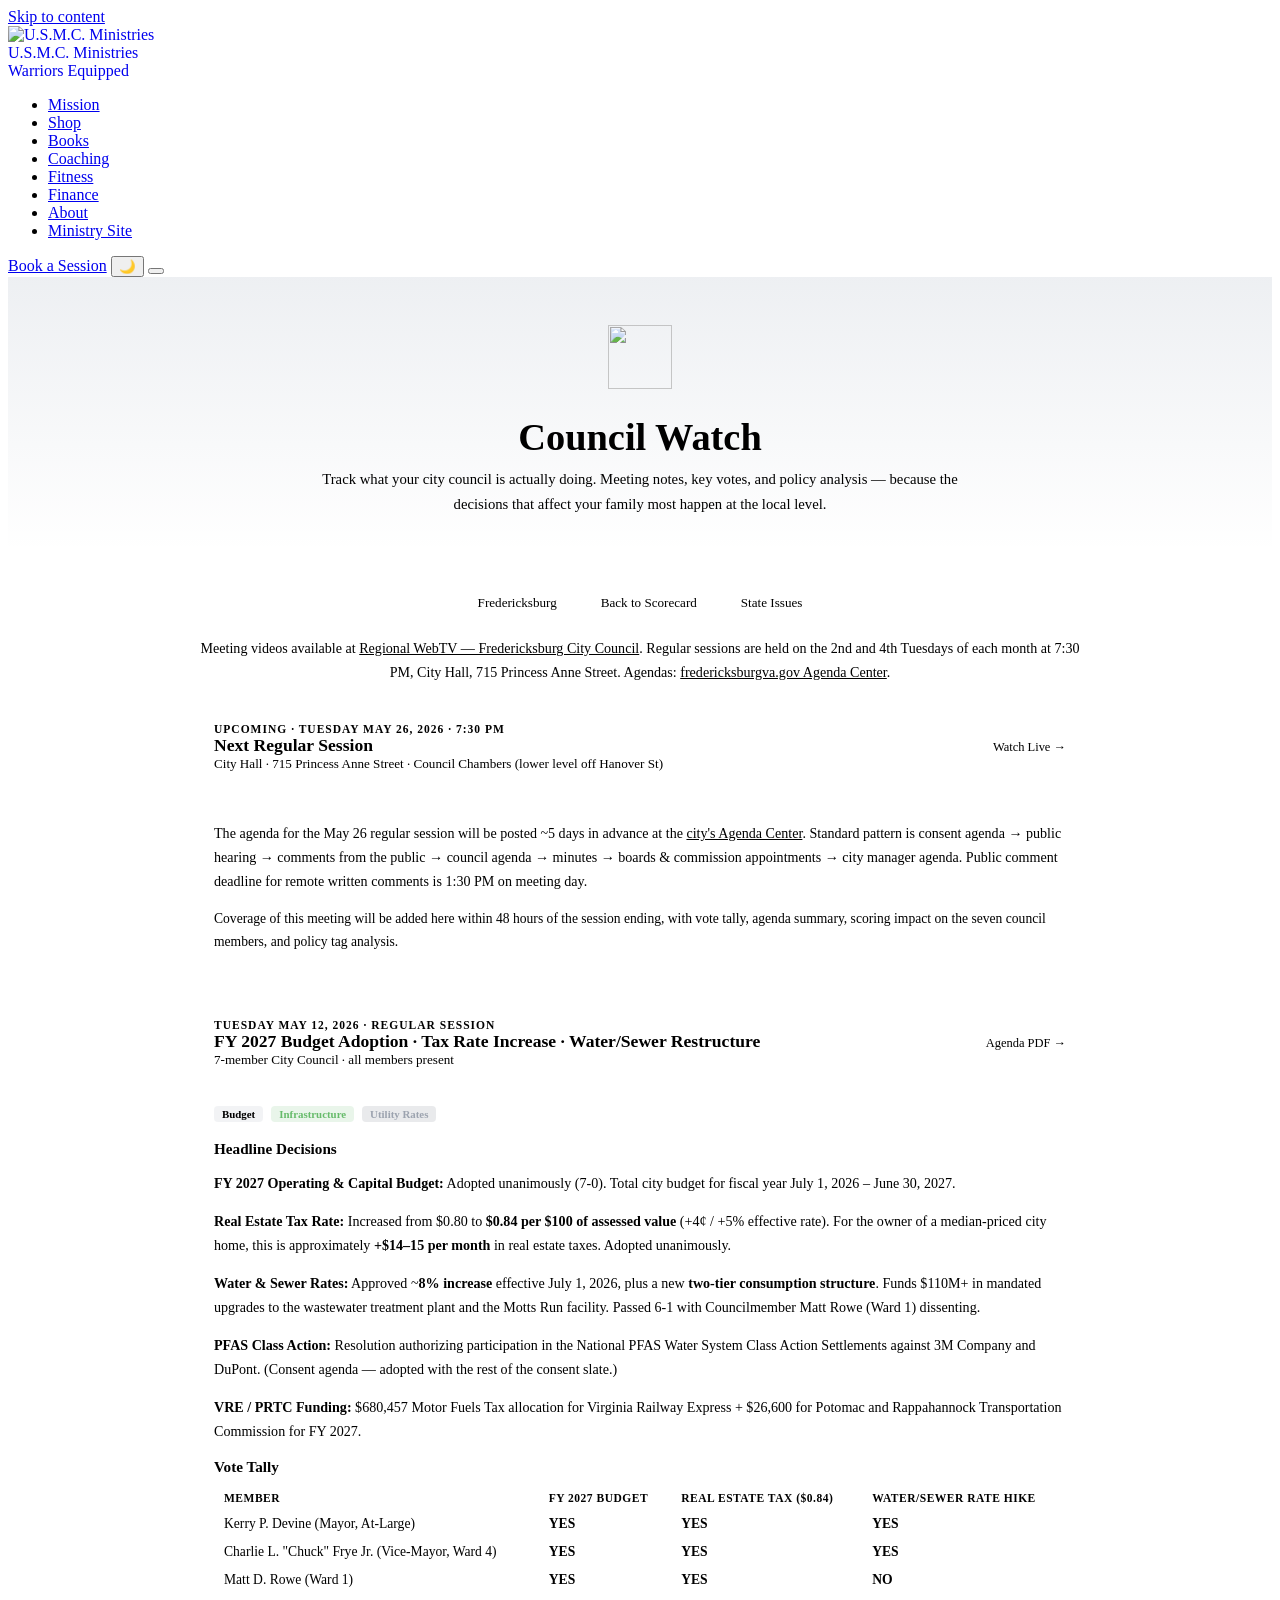
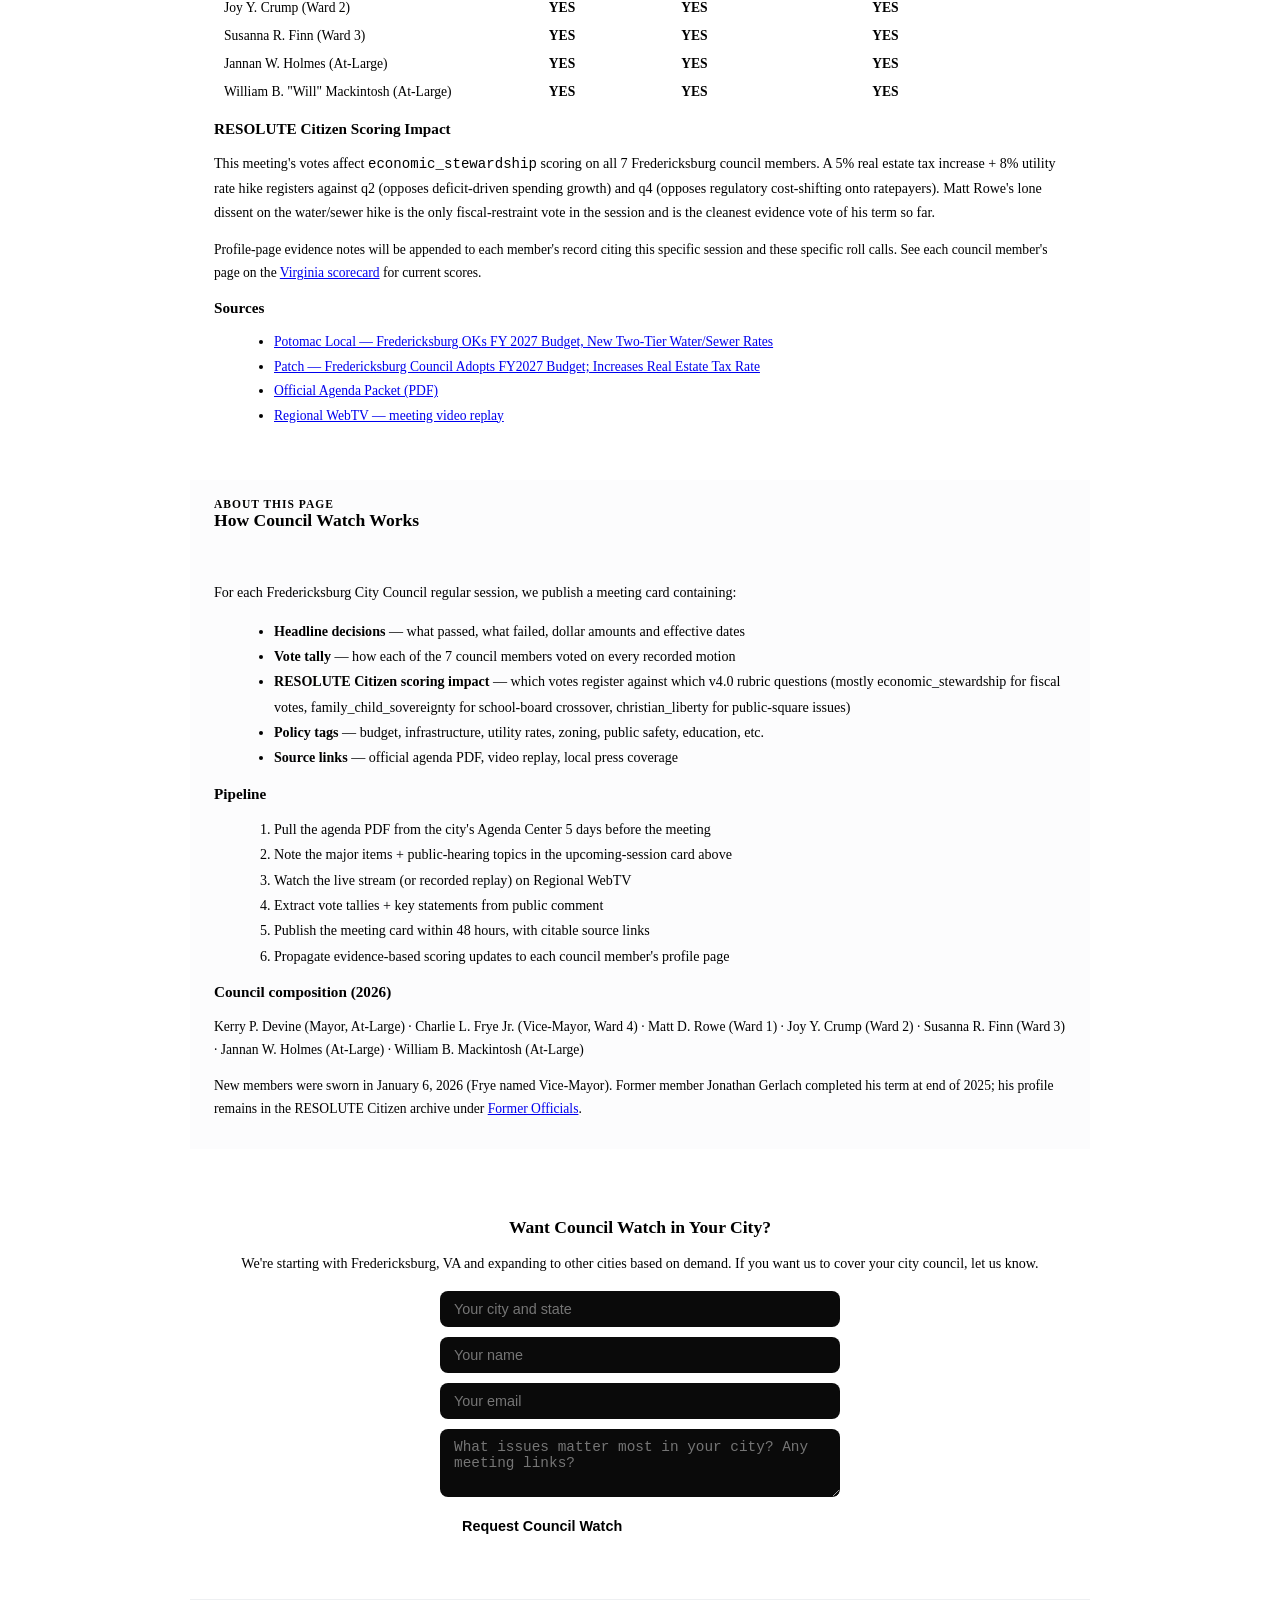
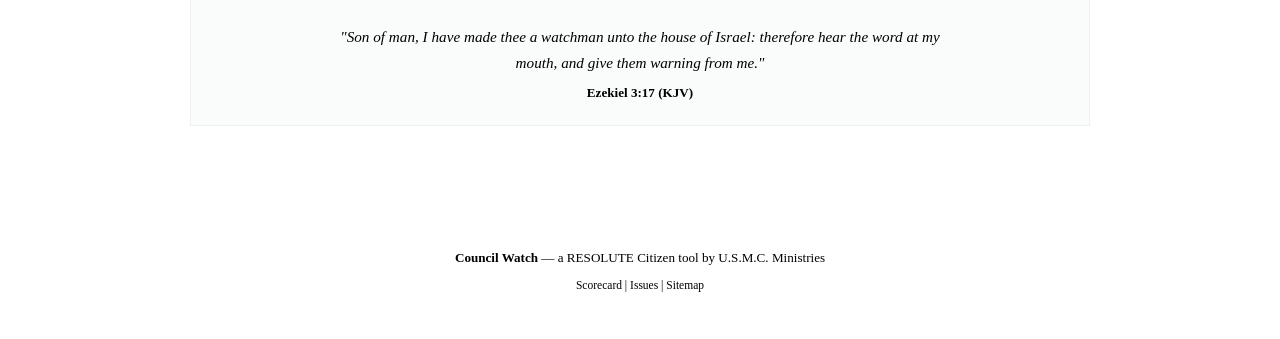
==== city/fredericksburg-council-notes.html @ 4cda9013 "RESOLUTE Local v0.1 — Fredericksburg civic tool (Phase 1: live agendas) New repo: the local civic-en" ====
<!DOCTYPE html>
<html lang="en">
<head>
  <meta charset="UTF-8">
  <meta name="viewport" content="width=device-width, initial-scale=1.0">
  <link rel="canonical" href="https://usmcmin.com/council-notes.html">
  <title>City Council Meeting Notes — RESOLUTE Citizen | U.S.M.C. Ministries</title>
  <meta name="description" content="City council meeting notes, votes, and policy analysis. Track what your local officials are doing in real-time. Fredericksburg, VA and expanding nationwide.">
  <meta property="og:image" content="https://usmcmin.com/assets/og/og-brain.jpg">
  <meta property="og:image:width" content="1200">
  <meta property="og:image:height" content="630">
  <meta name="twitter:card" content="summary_large_image">
  <meta name="twitter:image" content="https://usmcmin.com/assets/og/og-brain.jpg">
  <link rel="stylesheet" href="assets/css/main.min.css">
  <link rel="icon" href="assets/img/favicon.png" type="image/png">
  <style>
    .notes-container { max-width: 900px; margin: 0 auto; padding: 20px; }

    .notes-hero {
      text-align: center;
      padding: 48px 20px 36px;
      border-bottom: 2px solid var(--border);
      background: linear-gradient(180deg, rgba(30,58,95,0.08) 0%, transparent 100%);
    }
    [data-theme="dark"] .notes-hero {
      background: linear-gradient(180deg, rgba(30,58,95,0.25) 0%, transparent 100%);
    }
    .notes-hero h1 { font-size: clamp(1.6rem, 4vw, 2.4rem); color: var(--white); margin-bottom: 8px; font-weight: 800; }
    .notes-hero h1 .gold { color: var(--accent); }
    .notes-hero .subtitle { color: var(--gray); font-size: 0.92rem; max-width: 650px; margin: 0 auto; line-height: 1.7; }

    .notes-nav { display: flex; justify-content: center; gap: 8px; margin: 16px 0; flex-wrap: wrap; }
    .notes-nav a { color: var(--gray); text-decoration: none; font-size: 0.82rem; padding: 6px 18px; border-radius: 20px; border: 1px solid var(--border); transition: all 0.2s; }
    .notes-nav a:hover { border-color: var(--accent); color: var(--accent); }
    .notes-nav a.active { background: var(--accent-dim); border-color: var(--accent); color: var(--accent); }

    .meeting-card {
      background: var(--bg-card); border: 1px solid var(--border);
      border-radius: var(--radius); margin-bottom: 20px; overflow: hidden;
    }
    .meeting-header {
      padding: 18px 24px; border-bottom: 1px solid var(--border);
      display: flex; justify-content: space-between; align-items: center; flex-wrap: wrap; gap: 10px;
    }
    .meeting-date { font-size: 0.72rem; color: var(--accent); font-weight: 700; text-transform: uppercase; letter-spacing: 1px; }
    .meeting-city { font-size: 0.82rem; color: var(--gray); }
    .meeting-title { font-size: 1.1rem; color: var(--white); font-weight: 700; margin: 0; }
    .meeting-video { font-size: 0.78rem; color: var(--accent); text-decoration: none; }
    .meeting-video:hover { text-decoration: underline; }

    .meeting-body { padding: 18px 24px; }
    .meeting-body h3 { color: var(--accent); font-size: 0.95rem; margin: 14px 0 8px; font-family: var(--font-main); }
    .meeting-body p { color: var(--gray); font-size: 0.88rem; line-height: 1.7; margin-bottom: 10px; }

    .vote-table { width: 100%; border-collapse: collapse; margin: 10px 0; font-size: 0.85rem; }
    .vote-table th { text-align: left; padding: 6px 10px; color: var(--accent); font-size: 0.72rem; text-transform: uppercase; letter-spacing: 0.5px; border-bottom: 2px solid var(--accent); }
    .vote-table td { padding: 6px 10px; border-bottom: 1px solid var(--border); color: var(--gray); }
    .vote-yes { color: #4CAF50; font-weight: 700; }
    .vote-no { color: #f44336; font-weight: 700; }
    .vote-absent { color: #666; font-style: italic; }

    .policy-tag { display: inline-block; font-size: 0.68rem; font-weight: 600; padding: 2px 8px; border-radius: 4px; margin-right: 4px; margin-bottom: 4px; }
    .tag-budget { background: rgba(168,176,188,0.15); color: var(--accent); }
    .tag-zoning { background: rgba(107,114,128,0.15); color: #9ca3af; }
    .tag-guns { background: rgba(220,38,38,0.15); color: #ef4444; }
    .tag-equity { background: rgba(168,85,247,0.15); color: #a855f7; }
    .tag-environment { background: rgba(76,175,80,0.12); color: #66bb6a; }

    .submit-section {
      padding: 24px; background: var(--bg-card); border: 1px solid var(--border);
      border-radius: var(--radius); margin: 30px 0; text-align: center;
    }
    .submit-section h2 { color: var(--accent); font-size: 1.1rem; margin-bottom: 8px; }
    .submit-section p { color: var(--gray); font-size: 0.88rem; margin-bottom: 16px; line-height: 1.6; }

    footer { text-align: center; padding: 30px 20px; color: var(--gray); font-size: 0.82rem; border-top: 1px solid var(--border); margin-top: 40px; }
    footer a { color: var(--accent); text-decoration: none; }
  </style>
</head>
<body>

<a href="#main" class="skip-link">Skip to content</a>

<nav>
  <a href="/" class="nav-brand" style="text-decoration:none">
    <img src="assets/img/logo.png" alt="U.S.M.C. Ministries" style="object-fit:contain">
    <div class="nav-brand-text">
      <div class="name">U.S.M.C. Ministries</div>
      <div class="tag">Warriors Equipped</div>
    </div>
  </a>
  <ul class="nav-links">
    <li><a href="mission.html">Mission</a></li>
    <li><a href="shop.html">Shop</a></li>
    <li><a href="books.html">Books</a></li>
    <li><a href="coaching.html">Coaching</a></li>
    <li><a href="fitness/fitness.html">Fitness</a></li>
    <li><a href="finance/">Finance</a></li>
    <li><a href="about.html">About</a></li>
    <li><a href="https://usmcmin.org" target="_blank">Ministry Site</a></li>
  </ul>
  <a href="coaching.html" class="btn nav-cta">Book a Session</a>
  <button class="theme-toggle" id="themeToggle" aria-label="Toggle theme">🌙</button>
  <button class="nav-toggle" aria-label="Menu"><span></span><span></span><span></span></button>
</nav>

<div class="notes-hero">
  <img src="assets/icons/shield-star.png" alt="" width="64" height="64" style="display:block;margin:0 auto 14px;opacity:0.9;">
  <h1><span class="gold">Council</span> Watch</h1>
  <p class="subtitle">Track what your city council is actually doing. Meeting notes, key votes, and policy analysis — because the decisions that affect your family most happen at the local level.</p>
</div>

<div class="notes-container">

  <div class="notes-nav">
    <a href="council-notes.html" class="active">Fredericksburg</a>
    <a href="https://usmcmin.com/citizen.html">Back to Scorecard</a>
    <a href="https://usmcmin.com/citizen-issues.html">State Issues</a>
  </div>

  <p style="text-align:center;color:var(--gray);font-size:0.88rem;margin:20px 0;line-height:1.7;">
    Meeting videos available at <a href="https://www.regionalwebtv.com/fredcc" target="_blank" style="color:var(--accent);">Regional WebTV &mdash; Fredericksburg City Council</a>.
    Regular sessions are held on the 2nd and 4th Tuesdays of each month at 7:30 PM, City Hall, 715 Princess Anne Street.
    Agendas: <a href="https://www.fredericksburgva.gov/AgendaCenter/City-Council-1" target="_blank" style="color:var(--accent);">fredericksburgva.gov Agenda Center</a>.
  </p>

  <!-- NEXT MEETING PREVIEW -->
  <div class="meeting-card" style="border-left:4px solid var(--accent);">
    <div class="meeting-header">
      <div>
        <div class="meeting-date">Upcoming · Tuesday May 26, 2026 · 7:30 PM</div>
        <h2 class="meeting-title">Next Regular Session</h2>
        <div class="meeting-city">City Hall · 715 Princess Anne Street · Council Chambers (lower level off Hanover St)</div>
      </div>
      <a href="https://www.regionalwebtv.com/fredcc" target="_blank" class="meeting-video">Watch Live →</a>
    </div>
    <div class="meeting-body">
      <p>The agenda for the May 26 regular session will be posted ~5 days in advance at the
        <a href="https://www.fredericksburgva.gov/AgendaCenter/City-Council-1" target="_blank" style="color:var(--accent);">city's Agenda Center</a>.
        Standard pattern is consent agenda → public hearing → comments from the public → council agenda → minutes →
        boards & commission appointments → city manager agenda. Public comment deadline for remote written comments
        is 1:30 PM on meeting day.</p>
      <p style="font-size:0.85rem;">Coverage of this meeting will be added here within 48 hours of the session ending, with vote tally, agenda summary, scoring impact on the seven council members, and policy tag analysis.</p>
    </div>
  </div>

  <!-- MEETING: May 12, 2026 REGULAR SESSION -->
  <div class="meeting-card">
    <div class="meeting-header">
      <div>
        <div class="meeting-date">Tuesday May 12, 2026 · Regular Session</div>
        <h2 class="meeting-title">FY 2027 Budget Adoption · Tax Rate Increase · Water/Sewer Restructure</h2>
        <div class="meeting-city">7-member City Council · all members present</div>
      </div>
      <a href="https://www.fredericksburgva.gov/AgendaCenter/ViewFile/Agenda/_05122026-2160" target="_blank" class="meeting-video">Agenda PDF →</a>
    </div>
    <div class="meeting-body">
      <div style="margin-bottom:14px;">
        <span class="policy-tag tag-budget">Budget</span>
        <span class="policy-tag tag-environment">Infrastructure</span>
        <span class="policy-tag tag-zoning">Utility Rates</span>
      </div>

      <h3>Headline Decisions</h3>
      <p><strong style="color:var(--white);">FY 2027 Operating &amp; Capital Budget:</strong> Adopted unanimously (7-0). Total city budget for fiscal year July 1, 2026 – June 30, 2027.</p>
      <p><strong style="color:var(--white);">Real Estate Tax Rate:</strong> Increased from $0.80 to <strong>$0.84 per $100 of assessed value</strong> (+4¢ / +5% effective rate). For the owner of a median-priced city home, this is approximately <strong>+$14–15 per month</strong> in real estate taxes. Adopted unanimously.</p>
      <p><strong style="color:var(--white);">Water &amp; Sewer Rates:</strong> Approved ~<strong>8% increase</strong> effective July 1, 2026, plus a new <strong>two-tier consumption structure</strong>. Funds $110M+ in mandated upgrades to the wastewater treatment plant and the Motts Run facility. Passed 6-1 with Councilmember Matt Rowe (Ward 1) dissenting.</p>
      <p><strong style="color:var(--white);">PFAS Class Action:</strong> Resolution authorizing participation in the National PFAS Water System Class Action Settlements against 3M Company and DuPont. (Consent agenda — adopted with the rest of the consent slate.)</p>
      <p><strong style="color:var(--white);">VRE / PRTC Funding:</strong> $680,457 Motor Fuels Tax allocation for Virginia Railway Express + $26,600 for Potomac and Rappahannock Transportation Commission for FY 2027.</p>

      <h3>Vote Tally</h3>
      <table class="vote-table">
        <thead>
          <tr>
            <th>Member</th>
            <th>FY 2027 Budget</th>
            <th>Real Estate Tax ($0.84)</th>
            <th>Water/Sewer Rate Hike</th>
          </tr>
        </thead>
        <tbody>
          <tr><td>Kerry P. Devine (Mayor, At-Large)</td><td class="vote-yes">YES</td><td class="vote-yes">YES</td><td class="vote-yes">YES</td></tr>
          <tr><td>Charlie L. "Chuck" Frye Jr. (Vice-Mayor, Ward 4)</td><td class="vote-yes">YES</td><td class="vote-yes">YES</td><td class="vote-yes">YES</td></tr>
          <tr><td>Matt D. Rowe (Ward 1)</td><td class="vote-yes">YES</td><td class="vote-yes">YES</td><td class="vote-no">NO</td></tr>
          <tr><td>Joy Y. Crump (Ward 2)</td><td class="vote-yes">YES</td><td class="vote-yes">YES</td><td class="vote-yes">YES</td></tr>
          <tr><td>Susanna R. Finn (Ward 3)</td><td class="vote-yes">YES</td><td class="vote-yes">YES</td><td class="vote-yes">YES</td></tr>
          <tr><td>Jannan W. Holmes (At-Large)</td><td class="vote-yes">YES</td><td class="vote-yes">YES</td><td class="vote-yes">YES</td></tr>
          <tr><td>William B. "Will" Mackintosh (At-Large)</td><td class="vote-yes">YES</td><td class="vote-yes">YES</td><td class="vote-yes">YES</td></tr>
        </tbody>
      </table>

      <h3>RESOLUTE Citizen Scoring Impact</h3>
      <p>This meeting's votes affect <code>economic_stewardship</code> scoring on all 7 Fredericksburg council members. A 5% real estate tax increase + 8% utility rate hike registers against q2 (opposes deficit-driven spending growth) and q4 (opposes regulatory cost-shifting onto ratepayers). Matt Rowe's lone dissent on the water/sewer hike is the only fiscal-restraint vote in the session and is the cleanest evidence vote of his term so far.</p>
      <p style="font-size:0.85rem;">Profile-page evidence notes will be appended to each member's record citing this specific session and these specific roll calls. See each council member's page on the <a href="https://usmcmin.com/citizen.html?state=VA">Virginia scorecard</a> for current scores.</p>

      <h3>Sources</h3>
      <ul style="color:var(--gray);font-size:0.85rem;line-height:1.8;margin-left:20px;">
        <li><a href="https://www.potomaclocal.com/2026/05/15/fredericksburg-oks-fy-2027-budget-new-two-tier-water-sewer-rates-to-fund-infrastructure/" target="_blank">Potomac Local — Fredericksburg OKs FY 2027 Budget, New Two-Tier Water/Sewer Rates</a></li>
        <li><a href="https://patch.com/virginia/fredericksburg/fredericksburg-council-adopts-fy2027-budget-increases-real-estate-tax-rate" target="_blank">Patch — Fredericksburg Council Adopts FY2027 Budget; Increases Real Estate Tax Rate</a></li>
        <li><a href="https://www.fredericksburgva.gov/AgendaCenter/ViewFile/Agenda/_05122026-2160?packet=true" target="_blank">Official Agenda Packet (PDF)</a></li>
        <li><a href="https://www.regionalwebtv.com/fredcc" target="_blank">Regional WebTV — meeting video replay</a></li>
      </ul>
    </div>
  </div>

  <!-- HOW THIS PAGE WORKS -->
  <div class="meeting-card" style="background:rgba(168,176,188,0.04);">
    <div class="meeting-header">
      <div>
        <div class="meeting-date">About this page</div>
        <h2 class="meeting-title">How Council Watch Works</h2>
      </div>
    </div>
    <div class="meeting-body">
      <p>For each Fredericksburg City Council regular session, we publish a meeting card containing:</p>
      <ul style="color:var(--gray);font-size:0.88rem;line-height:1.8;margin-left:20px;">
        <li><strong>Headline decisions</strong> — what passed, what failed, dollar amounts and effective dates</li>
        <li><strong>Vote tally</strong> — how each of the 7 council members voted on every recorded motion</li>
        <li><strong>RESOLUTE Citizen scoring impact</strong> — which votes register against which v4.0 rubric questions (mostly economic_stewardship for fiscal votes, family_child_sovereignty for school-board crossover, christian_liberty for public-square issues)</li>
        <li><strong>Policy tags</strong> — budget, infrastructure, utility rates, zoning, public safety, education, etc.</li>
        <li><strong>Source links</strong> — official agenda PDF, video replay, local press coverage</li>
      </ul>

      <h3>Pipeline</h3>
      <ol style="color:var(--gray);font-size:0.88rem;line-height:1.8;margin-left:20px;">
        <li>Pull the agenda PDF from the city's Agenda Center 5 days before the meeting</li>
        <li>Note the major items + public-hearing topics in the upcoming-session card above</li>
        <li>Watch the live stream (or recorded replay) on Regional WebTV</li>
        <li>Extract vote tallies + key statements from public comment</li>
        <li>Publish the meeting card within 48 hours, with citable source links</li>
        <li>Propagate evidence-based scoring updates to each council member's profile page</li>
      </ol>

      <h3>Council composition (2026)</h3>
      <p style="font-size:0.85rem;color:var(--gray);">
        Kerry P. Devine (Mayor, At-Large) ·
        Charlie L. Frye Jr. (Vice-Mayor, Ward 4) ·
        Matt D. Rowe (Ward 1) ·
        Joy Y. Crump (Ward 2) ·
        Susanna R. Finn (Ward 3) ·
        Jannan W. Holmes (At-Large) ·
        William B. Mackintosh (At-Large)
      </p>
      <p style="font-size:0.85rem;color:var(--gray);">
        New members were sworn in January 6, 2026 (Frye named Vice-Mayor). Former member Jonathan Gerlach completed his term at end of 2025; his profile remains in the RESOLUTE Citizen archive under <a href="https://usmcmin.com/citizen-formers.html">Former Officials</a>.
      </p>
    </div>
  </div>

  <!-- Submit Section -->
  <div class="submit-section">
    <h2>Want Council Watch in Your City?</h2>
    <p>We're starting with Fredericksburg, VA and expanding to other cities based on demand. If you want us to cover your city council, let us know.</p>
    <form id="councilWatchForm" style="display:flex;flex-direction:column;gap:10px;max-width:400px;margin:0 auto;">
      <input type="text" name="city" placeholder="Your city and state" required style="padding:10px 14px;background:var(--bg-dark,#0A0A0A);border:1px solid var(--border);border-radius:8px;color:var(--white);font-size:0.9rem;">
      <input type="text" name="submitter_name" placeholder="Your name" required style="padding:10px 14px;background:var(--bg-dark,#0A0A0A);border:1px solid var(--border);border-radius:8px;color:var(--white);font-size:0.9rem;">
      <input type="email" name="submitter_email" placeholder="Your email" required style="padding:10px 14px;background:var(--bg-dark,#0A0A0A);border:1px solid var(--border);border-radius:8px;color:var(--white);font-size:0.9rem;">
      <textarea name="notes" rows="3" placeholder="What issues matter most in your city? Any meeting links?" style="padding:10px 14px;background:var(--bg-dark,#0A0A0A);border:1px solid var(--border);border-radius:8px;color:var(--white);font-size:0.9rem;resize:vertical;"></textarea>
      <button type="submit" style="background:linear-gradient(90deg,var(--accent),var(--accent));color:#000;font-weight:700;font-size:0.9rem;padding:11px 22px;border-radius:8px;border:none;cursor:pointer;align-self:flex-start;">Request Council Watch</button>
    </form>
    <div id="councilWatchSuccess" style="display:none;padding:14px;background:rgba(76,175,80,.15);border:1px solid #4CAF50;border-radius:8px;color:#7edd80;margin-top:12px;font-size:0.88rem;">Thank you! We'll prioritize cities based on demand.</div>
  </div>
  <script>
  document.getElementById('councilWatchForm').addEventListener('submit',function(e){
    e.preventDefault();
    var fd=new FormData(this);
    fd.append('_subject','Council Watch Request: ' + fd.get('city'));
    fd.append('_template','table');
    fd.append('_captcha','false');
    fetch('https://formsubmit.co/ajax/usmcministries2022@gmail.com',{method:'POST',body:fd})
    .then(function(res){
      if(!res.ok) throw new Error('Server error');
      document.getElementById('councilWatchForm').style.display='none';
      document.getElementById('councilWatchSuccess').style.display='block';
    })
    .catch(function(){
      alert('Failed to submit. Please check your connection and try again.');
    });
  });
  </script>

  <div style="text-align:center;padding:24px;margin:20px 0;background:rgba(168,176,188,0.06);border:1px solid rgba(168,176,188,0.15);border-radius:var(--radius);">
    <blockquote style="font-style:italic;color:var(--gray);font-size:0.95rem;line-height:1.7;max-width:600px;margin:0 auto 8px;">"Son of man, I have made thee a watchman unto the house of Israel: therefore hear the word at my mouth, and give them warning from me."</blockquote>
    <cite style="color:var(--accent);font-size:0.82rem;font-style:normal;font-weight:600;">Ezekiel 3:17 (KJV)</cite>
  </div>
</div>

<footer>
  <p><strong>Council Watch</strong> — a RESOLUTE Citizen tool by <a href="https://usmcmin.org">U.S.M.C. Ministries</a></p>
  <p style="margin-top:6px;font-size:0.72rem;"><a href="https://usmcmin.com/citizen.html">Scorecard</a> | <a href="https://usmcmin.com/citizen-issues.html">Issues</a> | <a href="sitemap.html">Sitemap</a></p>
</footer>



<script data-goatcounter="https://usmcmin.goatcounter.com/count" async src="//gc.zgo.at/count.js"></script>
<script src="assets/js/main.js" defer></script>
</body>
</html>
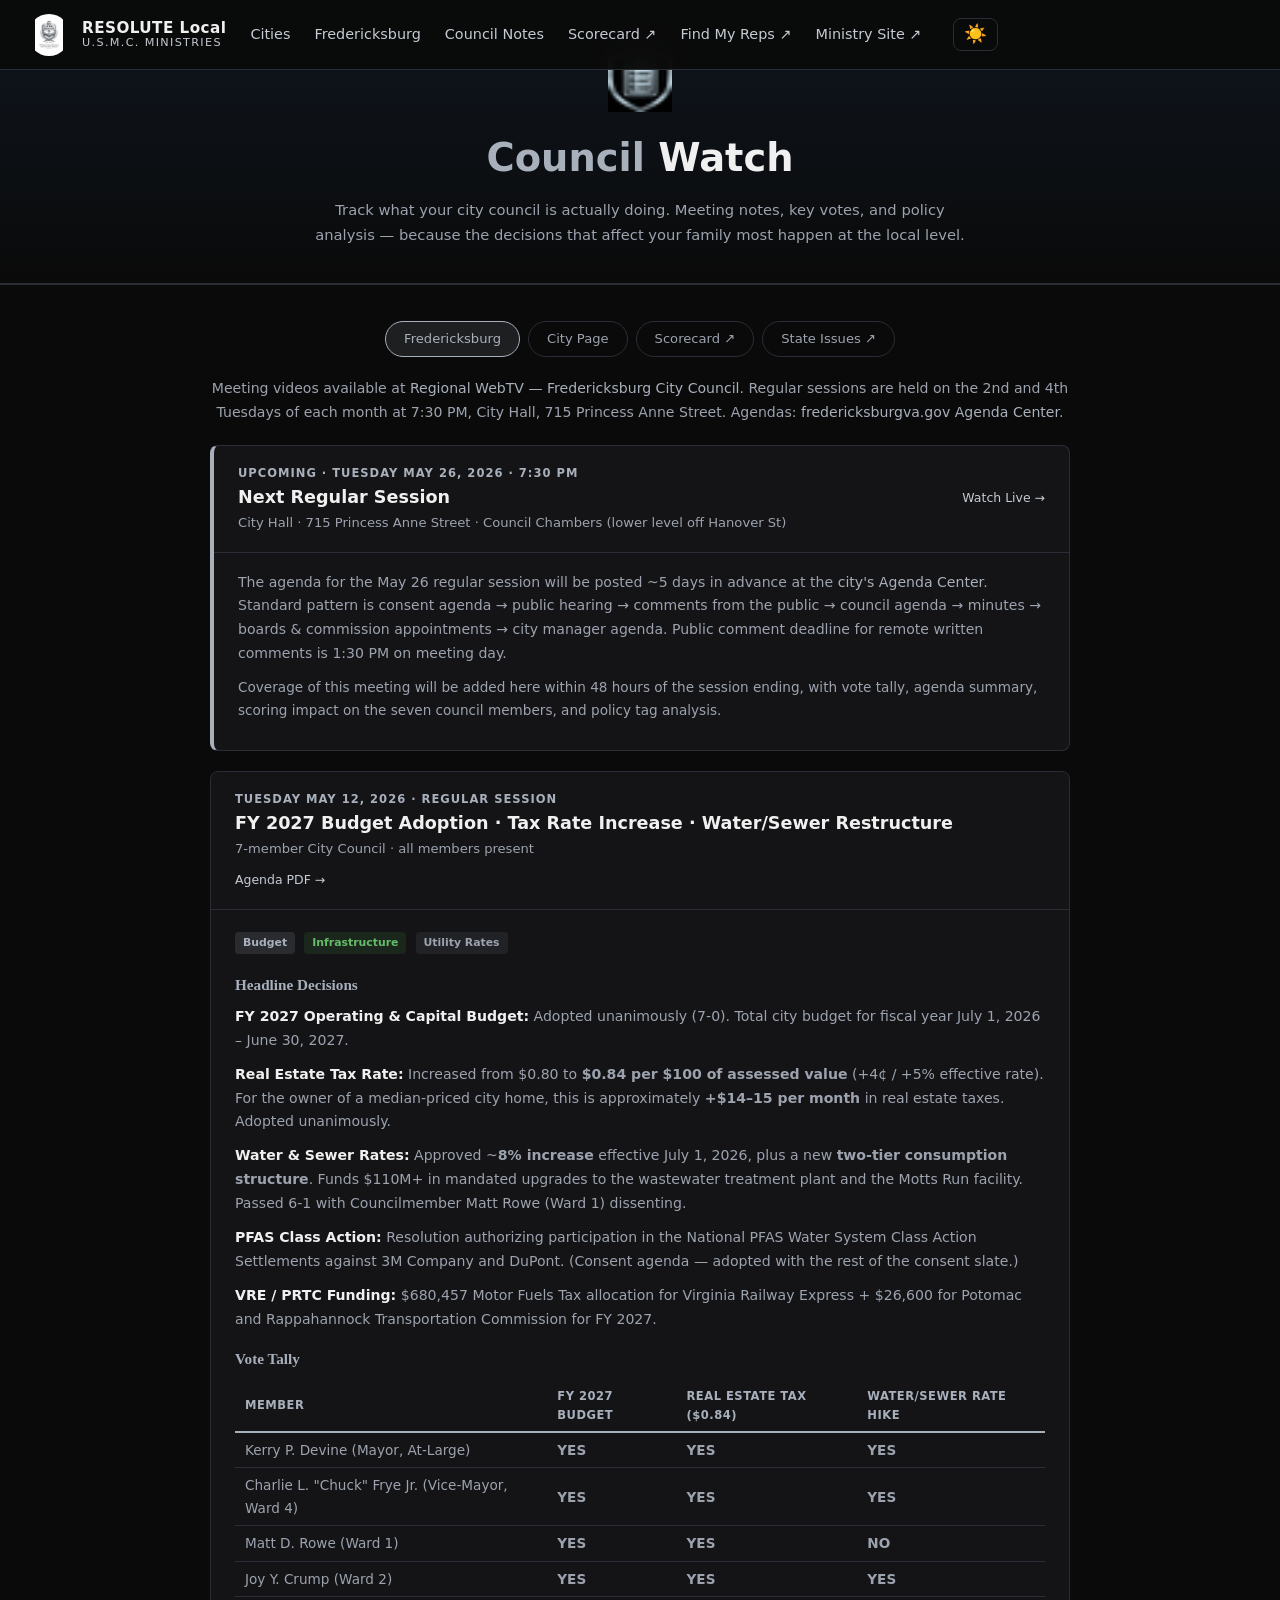
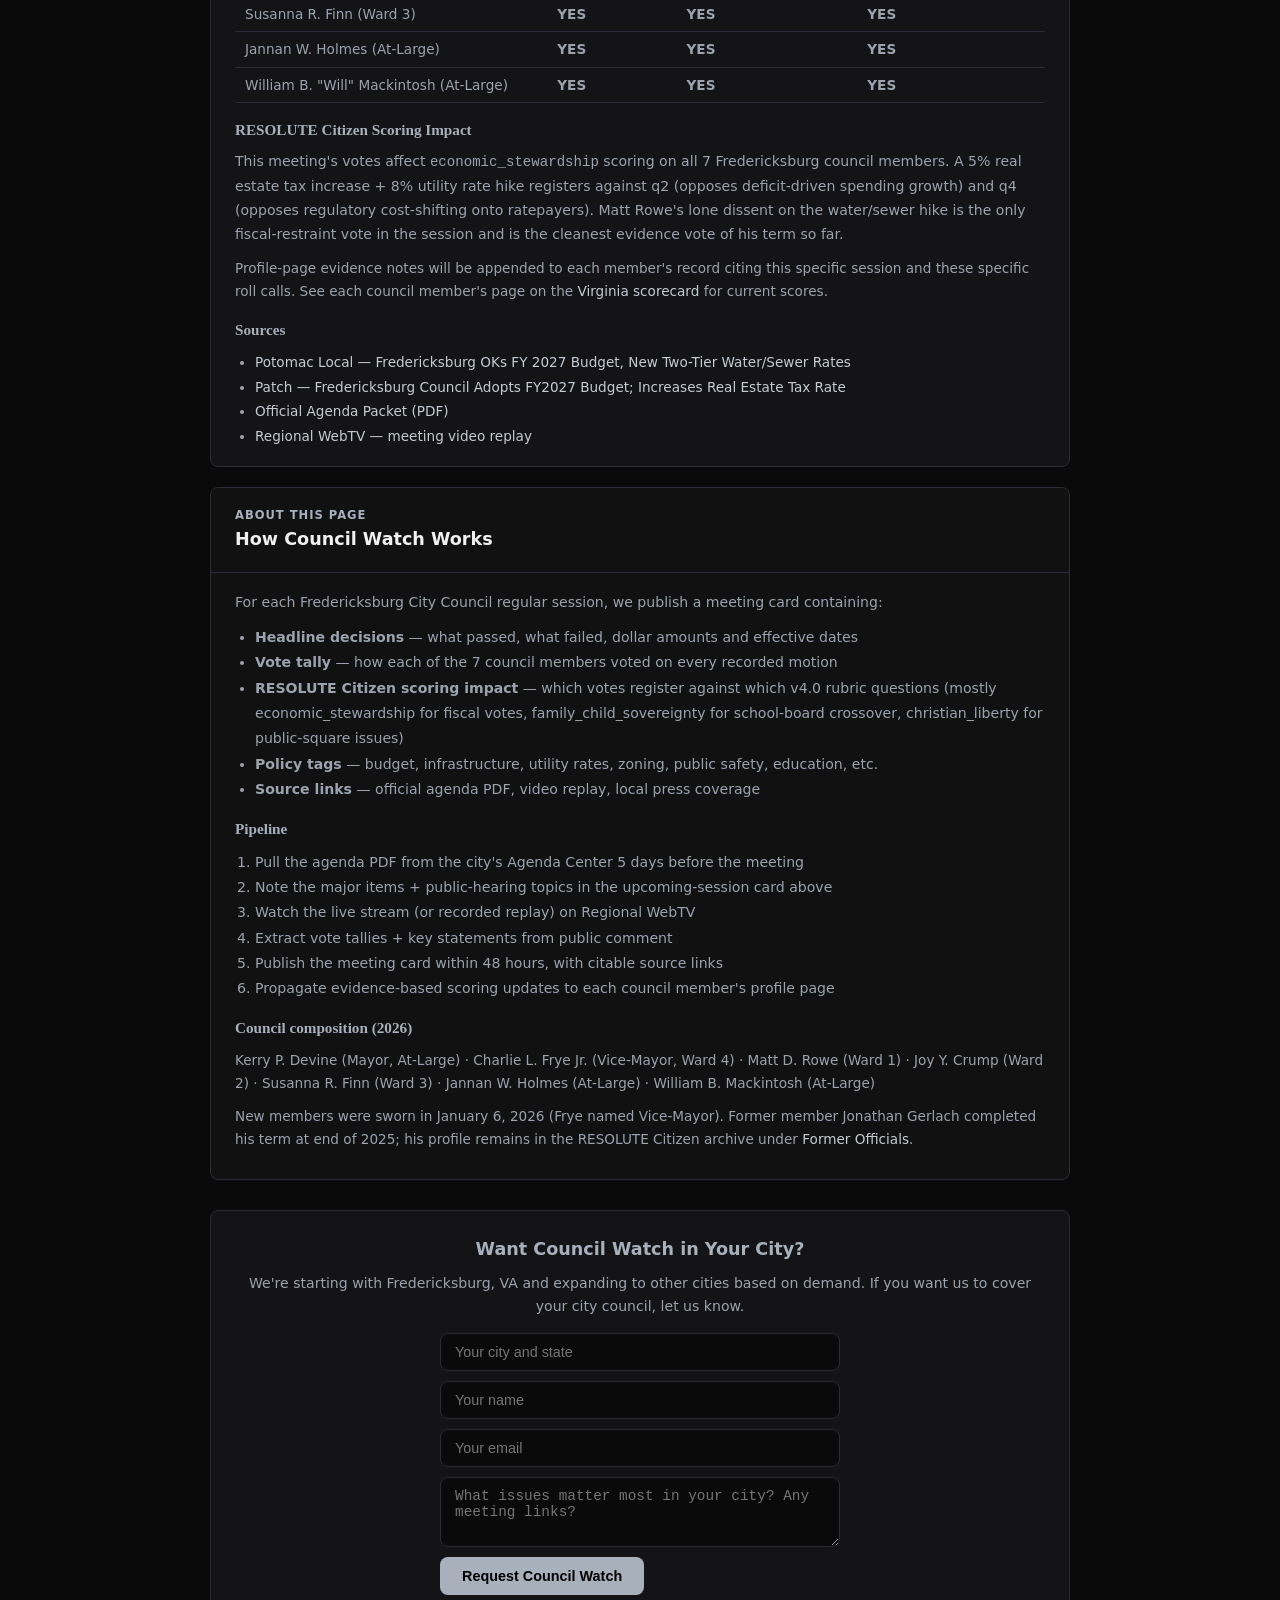
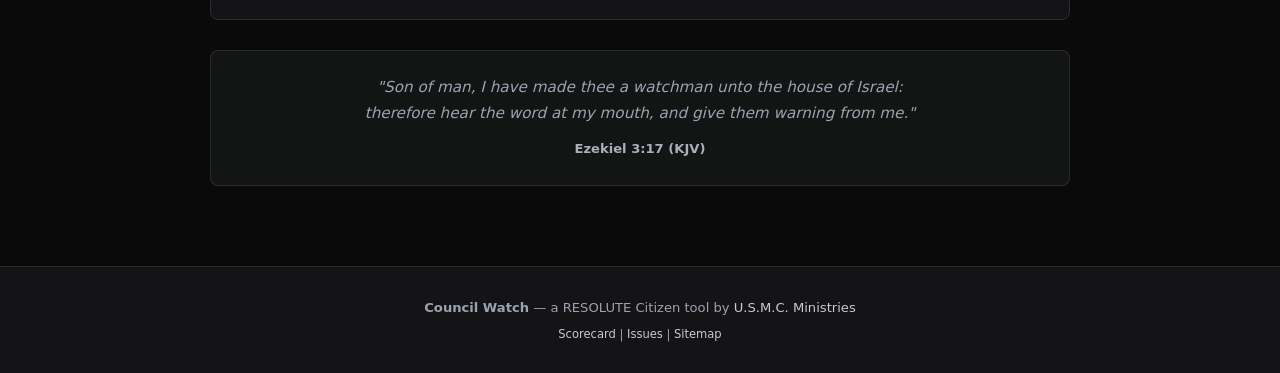
==== commit dff6c841: "fix: critical CSS-404 + broken nav on city pages (production was styleless) Site-wide nav audit on t" ====
--- a/city/fredericksburg-council-notes.html
+++ b/city/fredericksburg-council-notes.html
@@ -3,16 +3,16 @@
 <head>
   <meta charset="UTF-8">
   <meta name="viewport" content="width=device-width, initial-scale=1.0">
-  <link rel="canonical" href="https://usmcmin.com/council-notes.html">
-  <title>City Council Meeting Notes — RESOLUTE Citizen | U.S.M.C. Ministries</title>
+  <link rel="canonical" href="https://adamljohns.github.io/resolute-local/city/fredericksburg-council-notes.html">
+  <title>Fredericksburg Council Notes — RESOLUTE Local | U.S.M.C. Ministries</title>
   <meta name="description" content="City council meeting notes, votes, and policy analysis. Track what your local officials are doing in real-time. Fredericksburg, VA and expanding nationwide.">
   <meta property="og:image" content="https://usmcmin.com/assets/og/og-brain.jpg">
   <meta property="og:image:width" content="1200">
   <meta property="og:image:height" content="630">
   <meta name="twitter:card" content="summary_large_image">
   <meta name="twitter:image" content="https://usmcmin.com/assets/og/og-brain.jpg">
-  <link rel="stylesheet" href="assets/css/main.min.css">
-  <link rel="icon" href="assets/img/favicon.png" type="image/png">
+  <link rel="stylesheet" href="../assets/css/main.min.css">
+  <link rel="icon" href="../assets/icons/favicon.svg" type="image/svg+xml">
   <style>
     .notes-container { max-width: 900px; margin: 0 auto; padding: 20px; }
 
@@ -82,30 +82,27 @@
 <a href="#main" class="skip-link">Skip to content</a>
 
 <nav>
-  <a href="/" class="nav-brand" style="text-decoration:none">
-    <img src="assets/img/logo.png" alt="U.S.M.C. Ministries" style="object-fit:contain">
+  <a href="../" class="nav-brand" style="text-decoration:none">
+    <img src="../assets/img/logo.png" alt="U.S.M.C. Ministries" style="object-fit:contain">
     <div class="nav-brand-text">
-      <div class="name">U.S.M.C. Ministries</div>
-      <div class="tag">Warriors Equipped</div>
+      <div class="name">RESOLUTE Local</div>
+      <div class="tag">U.S.M.C. Ministries</div>
     </div>
   </a>
   <ul class="nav-links">
-    <li><a href="mission.html">Mission</a></li>
-    <li><a href="shop.html">Shop</a></li>
-    <li><a href="books.html">Books</a></li>
-    <li><a href="coaching.html">Coaching</a></li>
-    <li><a href="fitness/fitness.html">Fitness</a></li>
-    <li><a href="finance/">Finance</a></li>
-    <li><a href="about.html">About</a></li>
-    <li><a href="https://usmcmin.org" target="_blank">Ministry Site</a></li>
+    <li><a href="../">Cities</a></li>
+    <li><a href="fredericksburg.html">Fredericksburg</a></li>
+    <li><a href="fredericksburg-council-notes.html" class="active">Council Notes</a></li>
+    <li><a href="https://usmcmin.com/citizen.html" target="_blank" rel="noopener">Scorecard &#x2197;</a></li>
+    <li><a href="https://usmcmin.com/find-my-reps.html" target="_blank" rel="noopener">Find My Reps &#x2197;</a></li>
+    <li><a href="https://usmcmin.org" target="_blank" rel="noopener">Ministry Site &#x2197;</a></li>
   </ul>
-  <a href="coaching.html" class="btn nav-cta">Book a Session</a>
-  <button class="theme-toggle" id="themeToggle" aria-label="Toggle theme">🌙</button>
+  <button class="theme-toggle" id="themeToggle" aria-label="Toggle theme" title="Switch light/dark mode">&#127769;</button>
   <button class="nav-toggle" aria-label="Menu"><span></span><span></span><span></span></button>
 </nav>
 
 <div class="notes-hero">
-  <img src="assets/icons/shield-star.png" alt="" width="64" height="64" style="display:block;margin:0 auto 14px;opacity:0.9;">
+  <img src="../assets/icons/shield-checklist-24.png" alt="" width="64" height="64" style="display:block;margin:0 auto 14px;opacity:0.9;">
   <h1><span class="gold">Council</span> Watch</h1>
   <p class="subtitle">Track what your city council is actually doing. Meeting notes, key votes, and policy analysis — because the decisions that affect your family most happen at the local level.</p>
 </div>
@@ -113,9 +110,10 @@
 <div class="notes-container">
 
   <div class="notes-nav">
-    <a href="council-notes.html" class="active">Fredericksburg</a>
-    <a href="https://usmcmin.com/citizen.html">Back to Scorecard</a>
-    <a href="https://usmcmin.com/citizen-issues.html">State Issues</a>
+    <a href="fredericksburg-council-notes.html" class="active">Fredericksburg</a>
+    <a href="fredericksburg.html">City Page</a>
+    <a href="https://usmcmin.com/citizen.html" target="_blank" rel="noopener">Scorecard &#x2197;</a>
+    <a href="https://usmcmin.com/citizen-issues.html" target="_blank" rel="noopener">State Issues &#x2197;</a>
   </div>
 
   <p style="text-align:center;color:var(--gray);font-size:0.88rem;margin:20px 0;line-height:1.7;">
@@ -287,12 +285,12 @@
 
 <footer>
   <p><strong>Council Watch</strong> — a RESOLUTE Citizen tool by <a href="https://usmcmin.org">U.S.M.C. Ministries</a></p>
-  <p style="margin-top:6px;font-size:0.72rem;"><a href="https://usmcmin.com/citizen.html">Scorecard</a> | <a href="https://usmcmin.com/citizen-issues.html">Issues</a> | <a href="sitemap.html">Sitemap</a></p>
+  <p style="margin-top:6px;font-size:0.72rem;"><a href="https://usmcmin.com/citizen.html">Scorecard</a> | <a href="https://usmcmin.com/citizen-issues.html">Issues</a> | <a href="https://usmcmin.com/sitemap.html" target="_blank" rel="noopener">Sitemap</a></p>
 </footer>
 
 
 
 <script data-goatcounter="https://usmcmin.goatcounter.com/count" async src="//gc.zgo.at/count.js"></script>
-<script src="assets/js/main.js" defer></script>
+<script src="../assets/js/main.js" defer></script>
 </body>
 </html>
--- a/assets/css/main.min.css
+++ b/assets/css/main.min.css
@@ -0,0 +1 @@
+:root{--bg-dark:#FFFFFF;--bg-card:#F4F5F7;--bg-card-2:#EBEDF0;--accent:#6B7280;--accent-light:#9CA3AF;--accent-dim:rgba(107,114,128,.10);--silver:#A8B0BC;--silver-light:#C5CBD3;--navy:#1E3A5F;--white:#1A1A1A;--gray:#4B5563;--gray-light:#374151;--border:#D1D5DB;--red:#C0392B;--nav-bg:rgba(255,255,255,.96);--nav-text:#1A1A1A;--gold:#6B7280;--gold-light:#4B5563;--gold-dim:rgba(107,114,128,.10);--font-main:'Georgia','Times New Roman',serif;--font-sans:-apple-system,BlinkMacSystemFont,'Segoe UI',system-ui,sans-serif;--radius:8px;--transition:.25s ease}[data-theme="dark"]{--bg-dark:#0A0A0A;--bg-card:#141416;--bg-card-2:#1A1A1E;--accent:#A8B0BC;--accent-light:#C5CBD3;--accent-dim:rgba(168,176,188,.12);--silver:#C5CBD3;--silver-light:#E2E5EA;--white:#F0F0F0;--gray:#9CA3AF;--gray-light:#B0B8C4;--border:#2A2D35;--nav-bg:rgba(10,10,10,.94);--nav-text:#F0F0F0;--gold:#A8B0BC;--gold-light:#C5CBD3;--gold-dim:rgba(168,176,188,.12)}*,*::before,*::after{box-sizing:border-box;margin:0;padding:0}html{scroll-behavior:smooth}body{background:var(--bg-dark);color:var(--white);font-family:var(--font-sans);line-height:1.65;font-size:16px}a{color:var(--gold);text-decoration:none;transition:color var(--transition)}a:hover{color:var(--gold-light)}img{max-width:100%;display:block}body>nav{position:fixed;top:0;left:0;right:0;z-index:1000;background:var(--nav-bg);backdrop-filter:blur(12px);border-bottom:1px solid var(--border);padding:0 1.75rem;display:flex;align-items:center;justify-content:flex-start;gap:1.5rem;height:70px}.nav-brand{display:flex;align-items:center;gap:.75rem}.nav-brand img{height:42px;width:42px;border-radius:50%}.nav-brand-text{line-height:1.1}.nav-brand-text .name{font-size:.95rem;font-weight:700;color:var(--nav-text,var(--white));letter-spacing:.03em}.nav-brand-text .tag{font-size:.7rem;color:var(--gold);letter-spacing:.12em;text-transform:uppercase}.nav-links{display:flex;align-items:center;gap:1.5rem;list-style:none}.nav-links a{color:var(--gray-light);font-size:.9rem;font-weight:500;transition:color var(--transition);white-space:nowrap}.nav-links a:hover,.nav-links a.active{color:var(--gold)}.nav-cta{background:var(--gold);color:#000 !important;padding:.55rem 1.1rem;border-radius:var(--radius);font-weight:700;font-size:.82rem;letter-spacing:.04em;margin-left:auto;white-space:nowrap}.nav-cta:hover{background:#4A5568 !important;color:#fff !important}.nav-toggle{display:none;background:none;border:none;cursor:pointer}.nav-toggle span{display:block;width:24px;height:2px;background:var(--white);margin:5px 0;transition:var(--transition)}.hero{min-height:100vh;display:flex;align-items:center;justify-content:center;text-align:center;padding:120px 2rem 80px;position:relative;background:radial-gradient(ellipse at center top,rgba(30,58,95,.4) 0%,rgba(0,0,0,0) 60%),radial-gradient(ellipse at center,rgba(168,176,188,.06) 0%,rgba(0,0,0,0) 70%)}.hero-eyebrow{display:inline-flex;align-items:center;gap:.5rem;font-size:.78rem;font-weight:700;letter-spacing:.2em;text-transform:uppercase;color:var(--gold);margin-bottom:1.5rem;padding:.4rem 1rem;border:1px solid rgba(168,176,188,.3);border-radius:2rem}.hero h1{font-family:var(--font-main);font-size:clamp(2.5rem,6vw,5rem);font-weight:700;line-height:1.08;margin-bottom:1.5rem;letter-spacing:-.01em}.hero h1 .gold{color:var(--gold)}.hero p{font-size:clamp(1rem,2vw,1.25rem);color:var(--gray-light);max-width:620px;margin:0 auto 2.5rem}.hero-btns{display:flex;gap:1rem;justify-content:center;flex-wrap:wrap}.btn{display:inline-flex;align-items:center;gap:.5rem;padding:.85rem 2rem;border-radius:var(--radius);font-weight:700;font-size:.95rem;letter-spacing:.04em;transition:all var(--transition);cursor:pointer;border:none;text-transform:uppercase}.btn-primary{background:#2D3748;color:#fff}.btn-primary:hover{background:var(--gold-light);color:#000;transform:translateY(-2px);box-shadow:0 8px 24px rgba(168,176,188,.35)}.btn-secondary{background:transparent;color:var(--white);border:1px solid var(--border)}.btn-secondary:hover{border-color:var(--gold);color:var(--gold);transform:translateY(-2px)}.btn-gold-outline{background:transparent;color:var(--gold);border:2px solid var(--gold)}.btn-gold-outline:hover{background:#2D3748;color:#fff;transform:translateY(-2px)}.hero-scroll{position:absolute;bottom:2rem;left:50%;transform:translateX(-50%);color:var(--gray);font-size:.78rem;letter-spacing:.1em;text-transform:uppercase;display:flex;flex-direction:column;align-items:center;gap:.5rem;animation:bounce 2s infinite}@keyframes bounce{0%,100%{transform:translateX(-50%) translateY(0)}50%{transform:translateX(-50%) translateY(6px)}}.gold-divider{width:60px;height:3px;background:var(--gold);margin:0 auto 1.5rem}section{padding:5rem 2rem}.container{max-width:1180px;margin:0 auto}.section-label{font-size:.75rem;font-weight:700;letter-spacing:.2em;text-transform:uppercase;color:var(--gold);margin-bottom:.75rem;text-align:center}.section-title{font-family:var(--font-main);font-size:clamp(1.8rem,4vw,2.8rem);font-weight:700;text-align:center;margin-bottom:1rem;line-height:1.15}.section-sub{text-align:center;color:var(--gray-light);max-width:600px;margin:0 auto 3.5rem;font-size:1.05rem;line-height:1.7}.mission-strip{background:var(--gold);padding:3.5rem 2rem;text-align:center}.mission-strip blockquote{font-family:var(--font-main);font-size:clamp(1.2rem,2.5vw,1.7rem);color:#000;max-width:800px;margin:0 auto;line-height:1.5;font-style:italic}.mission-strip cite{display:block;margin-top:1rem;font-family:var(--font-sans);font-size:.85rem;font-weight:700;letter-spacing:.1em;text-transform:uppercase;color:#333;font-style:normal}.offer-grid{display:grid;grid-template-columns:repeat(auto-fit,minmax(260px,1fr));gap:1.5rem;margin-top:3rem}.offer-card{background:var(--bg-card);border:1px solid var(--border);border-radius:12px;padding:2.5rem 2rem;transition:all var(--transition);display:flex;flex-direction:column;position:relative;overflow:hidden}.offer-card::before{content:'';position:absolute;top:0;left:0;right:0;height:3px;background:var(--gold);opacity:0;transition:opacity var(--transition)}.offer-card:hover{border-color:rgba(168,176,188,.35);transform:translateY(-4px)}.offer-card:hover::before{opacity:1}.offer-icon{font-size:2.5rem;margin-bottom:1.25rem}.offer-card h3{font-family:var(--font-main);font-size:1.4rem;font-weight:700;margin-bottom:.75rem;color:var(--white)}.offer-card p{color:var(--gray-light);font-size:.95rem;flex:1;margin-bottom:1.5rem;line-height:1.65}.offer-tag{display:inline-block;font-size:.7rem;font-weight:700;letter-spacing:.12em;text-transform:uppercase;padding:.25rem .75rem;border-radius:2rem;background:var(--gold-dim);color:var(--gold);margin-bottom:1.25rem}.products-grid{display:grid;grid-template-columns:repeat(auto-fit,minmax(280px,1fr));gap:2rem;margin-top:3rem}.product-card{background:var(--bg-card);border:1px solid var(--border);border-radius:12px;overflow:hidden;transition:all var(--transition)}.product-card:hover{border-color:rgba(168,176,188,.35);transform:translateY(-4px);box-shadow:0 12px 32px rgba(0,0,0,.5)}.product-img{background:var(--bg-card-2);height:200px;display:flex;align-items:center;justify-content:center;font-size:4rem;border-bottom:1px solid var(--border);position:relative}.product-badge{position:absolute;top:1rem;right:1rem;background:#2D3748;color:#fff;font-size:.7rem;font-weight:700;letter-spacing:.08em;text-transform:uppercase;padding:.25rem .65rem;border-radius:2rem}.badge-new{background:#22c55e;color:#fff}.badge-coming{background:var(--navy);color:var(--white)}.product-body{padding:1.5rem}.product-body h3{font-size:1.1rem;font-weight:700;margin-bottom:.35rem}.product-body p{color:var(--gray-light);font-size:.9rem;margin-bottom:1.25rem}.product-price{font-size:1.4rem;font-weight:700;color:var(--gold);margin-bottom:1rem}.product-price .was{font-size:.9rem;color:var(--gray);text-decoration:line-through;margin-left:.5rem}.coaching-grid{display:grid;grid-template-columns:repeat(auto-fit,minmax(280px,1fr));gap:2rem;margin-top:3rem;align-items:start}.coaching-card{background:var(--bg-card);border:1px solid var(--border);border-radius:12px;padding:2rem;transition:all var(--transition);position:relative}.coaching-card.featured{border-color:var(--gold);background:linear-gradient(135deg,rgba(168,176,188,.08) 0%,var(--bg-card) 100%)}.coaching-card.featured::before{content:'MOST POPULAR';position:absolute;top:-12px;left:50%;transform:translateX(-50%);background:#2D3748;color:#fff;font-size:.65rem;font-weight:800;letter-spacing:.15em;padding:.25rem .85rem;border-radius:2rem}.coaching-card h3{font-family:var(--font-main);font-size:1.3rem;font-weight:700;margin-bottom:.3rem}.coaching-subtitle{color:var(--gray);font-size:.85rem;margin-bottom:1.25rem}.coaching-price{font-size:2rem;font-weight:800;color:var(--gold);line-height:1}.coaching-price span{font-size:1rem;color:var(--gray-light);font-weight:400}.coaching-price .free{font-size:1.8rem;color:var(--white)}.coaching-features{list-style:none;margin:1.5rem 0}.coaching-features li{display:flex;align-items:flex-start;gap:.6rem;font-size:.9rem;color:var(--gray-light);padding:.4rem 0;border-bottom:1px solid var(--border)}.coaching-features li:last-child{border-bottom:none}.coaching-features li::before{content:'✦';color:var(--gold);font-size:.65rem;margin-top:.3rem;flex-shrink:0}.about-strip{background:var(--bg-card);border-top:1px solid var(--border);border-bottom:1px solid var(--border)}.about-inner{display:grid;grid-template-columns:1fr 1fr;gap:4rem;align-items:center;max-width:1180px;margin:0 auto;padding:5rem 2rem}.about-img-wrap{position:relative}.about-img-placeholder{background:var(--bg-card-2);border:1px solid var(--border);border-radius:12px;height:400px;display:flex;align-items:center;justify-content:center;font-size:5rem;color:var(--gold)}.about-content .section-label{text-align:left}.about-content .section-title{text-align:left;margin-bottom:1.25rem}.about-content p{color:var(--gray-light);line-height:1.8;margin-bottom:1.25rem}.about-stats{display:grid;grid-template-columns:repeat(3,1fr);gap:1rem;margin:2rem 0}.stat-item{text-align:center}.stat-num{font-size:1.8rem;font-weight:800;color:var(--gold);display:block}.stat-label{font-size:.75rem;color:var(--gray);letter-spacing:.08em;text-transform:uppercase}.testimonials-section{background:var(--bg-dark)}.testimonials-grid{display:grid;grid-template-columns:repeat(auto-fit,minmax(300px,1fr));gap:1.5rem;margin-top:3rem}.testimonial-card{background:var(--bg-card);border:1px solid var(--border);border-radius:12px;padding:2rem}.testimonial-stars{color:var(--gold);font-size:1rem;margin-bottom:1rem}.testimonial-card blockquote{font-style:italic;color:var(--gray-light);line-height:1.7;margin-bottom:1.25rem}.testimonial-author{display:flex;align-items:center;gap:.75rem}.author-avatar{width:42px;height:42px;border-radius:50%;background:var(--gold-dim);border:1px solid var(--gold);display:flex;align-items:center;justify-content:center;font-weight:700;font-size:.95rem;color:var(--gold);flex-shrink:0}.author-name{font-weight:700;font-size:.9rem}.author-role{font-size:.78rem;color:var(--gray)}.email-section{background:linear-gradient(135deg,var(--navy) 0%,#0d1f35 100%);text-align:center;border-top:1px solid rgba(168,176,188,.2);border-bottom:1px solid rgba(168,176,188,.2)}.email-section .section-title{color:var(--white)}.email-section p{color:rgba(255,255,255,.75);max-width:520px;margin:0 auto 2rem}.email-form{display:flex;gap:.75rem;justify-content:center;flex-wrap:wrap;max-width:480px;margin:0 auto}.email-form input{flex:1;min-width:240px;background:rgba(255,255,255,.08);border:1px solid rgba(168,176,188,.3);color:var(--white);padding:.85rem 1.25rem;border-radius:var(--radius);font-size:.95rem;outline:none;transition:border-color var(--transition)}.email-form input::placeholder{color:rgba(255,255,255,.4)}.email-form input:focus{border-color:var(--gold)}.email-note{margin-top:.75rem;font-size:.78rem;color:rgba(255,255,255,.4)}footer{background:var(--bg-card);border-top:1px solid var(--border);padding:4rem 2rem 2rem}.footer-inner{max-width:1180px;margin:0 auto}.footer-top{display:grid;grid-template-columns:2fr 1fr 1fr 1fr;gap:3rem;margin-bottom:3rem}.footer-brand .name{font-size:1.1rem;font-weight:700;margin-bottom:.25rem}.footer-brand .tag{font-size:.7rem;letter-spacing:.15em;text-transform:uppercase;color:var(--gold);margin-bottom:1rem}.footer-brand p{color:var(--gray);font-size:.9rem;line-height:1.65;max-width:280px}.footer-col h4{font-size:.8rem;font-weight:700;letter-spacing:.12em;text-transform:uppercase;color:var(--gold);margin-bottom:1.25rem}.footer-col ul{list-style:none}.footer-col li{margin-bottom:.65rem}.footer-col a{color:var(--gray);font-size:.9rem;transition:color var(--transition)}.footer-col a:hover{color:var(--white)}.footer-bottom{border-top:1px solid var(--border);padding-top:2rem;display:flex;justify-content:space-between;align-items:center;flex-wrap:gap;font-size:.8rem;color:var(--gray)}.footer-bottom .verse{font-style:italic;max-width:400px}.social-links{display:flex;gap:.75rem;align-items:center}.social-links a{display:inline-flex;align-items:center;justify-content:center;width:36px;height:36px;color:var(--gray);border:1px solid var(--border);border-radius:50%;transition:color var(--transition),border-color var(--transition),background var(--transition)}.social-links a:hover{color:var(--gold);border-color:var(--gold)}.social-links svg{width:18px;height:18px;fill:currentColor}.skip-link{position:absolute;left:-10000px;top:auto;width:1px;height:1px;overflow:hidden;background:var(--gold);color:#000;padding:.75rem 1.25rem;border-radius:6px;font-weight:700;font-size:.9rem;text-decoration:none;z-index:10000}.skip-link:focus{position:fixed;left:1rem;top:1rem;width:auto;height:auto;overflow:visible}.page-hero{padding:140px 2rem 60px;text-align:center;background:radial-gradient(ellipse at top,rgba(30,58,95,.3) 0%,transparent 60%);border-bottom:1px solid var(--border)}.page-hero h1{font-family:var(--font-main);font-size:clamp(2rem,4vw,3.2rem);margin-bottom:1rem}.page-hero p{color:var(--gray-light);max-width:550px;margin:0 auto}.coming-soon{background:var(--bg-card);border:1px dashed var(--border);border-radius:12px;padding:4rem 2rem;text-align:center}.coming-soon h3{font-size:1.5rem;margin:1rem 0 .5rem;color:var(--gold)}.coming-soon p{color:var(--gray)}.theme-toggle{background:none;border:1px solid var(--border);cursor:pointer;font-size:1.15rem;padding:.4rem .6rem;border-radius:var(--radius);transition:all var(--transition);line-height:1;display:flex;align-items:center;margin-left:.5rem;flex-shrink:0}.theme-toggle:hover{border-color:var(--gold)}:root .hero{background:radial-gradient(ellipse at center top,rgba(30,58,95,.06) 0%,rgba(255,255,255,0) 60%),radial-gradient(ellipse at center,rgba(107,114,128,.04) 0%,rgba(255,255,255,0) 70%)}[data-theme="dark"] .hero{background:radial-gradient(ellipse at center top,rgba(30,58,95,.35) 0%,rgba(0,0,0,0) 60%),radial-gradient(ellipse at center,rgba(168,176,188,.06) 0%,rgba(0,0,0,0) 70%)}:root .mission-strip{background:#2D3748;color:#fff}:root .mission-strip blockquote{color:#F0F0F0}:root .mission-strip cite{color:var(--silver-light)}[data-theme="dark"] .mission-strip{background:#1A202C}[data-theme="dark"] .mission-strip blockquote{color:#E2E5EA}[data-theme="dark"] .mission-strip cite{color:var(--silver)}.email-section{background:linear-gradient(135deg,#1E3A5F 0%,#0d1f35 100%)}.email-section .section-title{color:#fff}.email-section p{color:rgba(255,255,255,.75)}.email-section input{color:#fff}:root .nav-toggle span{background:var(--white)}[data-theme="dark"] .nav-toggle span{background:#F0F0F0}:root .product-card:hover{box-shadow:0 12px 32px rgba(0,0,0,.08)}[data-theme="dark"] .product-card:hover{box-shadow:0 12px 32px rgba(0,0,0,.5)}.btn-primary{background:#2D3748;color:#fff}.btn-primary:hover{background:#4A5568;color:#fff;transform:translateY(-2px);box-shadow:0 8px 24px rgba(45,55,72,.35)}[data-theme="dark"] .btn-primary{background:var(--silver);color:#0A0A0A}[data-theme="dark"] .btn-primary:hover{background:var(--silver-light);color:#0A0A0A}.nav-cta{background:#2D3748;color:#fff !important}.nav-cta:hover{background:#4A5568 !important;color:#fff !important}[data-theme="dark"] .nav-cta{background:var(--silver);color:#0A0A0A !important}[data-theme="dark"] .nav-cta:hover{background:var(--silver-light) !important;color:#0A0A0A !important}.offer-card::before{background:var(--silver)}[data-theme="dark"] .offer-card::before{background:var(--silver)}.coaching-card.featured{border-color:var(--silver);background:linear-gradient(135deg,rgba(168,176,188,.06) 0%,var(--bg-card) 100%)}.coaching-card.featured::before{background:#2D3748;color:#fff}[data-theme="dark"] .coaching-card.featured::before{background:var(--silver);color:#0A0A0A}.offer-tag{background:var(--accent-dim);color:var(--accent)}.product-badge{background:#2D3748;color:#fff}[data-theme="dark"] .product-badge{background:var(--silver);color:#0A0A0A}.hero-eyebrow{color:var(--accent);border-color:rgba(107,114,128,.3)}[data-theme="dark"] .hero-eyebrow{color:var(--silver);border-color:rgba(168,176,188,.3)}.footer-brand .tag{color:var(--accent)}[data-theme="dark"] .footer-brand .tag{color:var(--silver)}.section-label{color:var(--accent)}[data-theme="dark"] .section-label{color:var(--silver)}.product-price{color:var(--accent)}[data-theme="dark"] .product-price{color:var(--silver)}.coaching-price{color:var(--accent)}[data-theme="dark"] .coaching-price{color:var(--silver)}.stat-num{color:var(--accent)}[data-theme="dark"] .stat-num{color:var(--silver)}.coaching-features li::before{color:var(--accent)}[data-theme="dark"] .coaching-features li::before{color:var(--silver)}.author-avatar{background:var(--accent-dim);border-color:var(--accent);color:var(--accent)}[data-theme="dark"] .author-avatar{border-color:var(--silver);color:var(--silver)}.testimonial-stars{color:var(--accent)}[data-theme="dark"] .testimonial-stars{color:var(--silver)}.about-img-placeholder{color:var(--accent)}[data-theme="dark"] .about-img-placeholder{color:var(--silver)}a{color:#2D3748}a:hover{color:var(--accent)}[data-theme="dark"] a{color:var(--silver)}[data-theme="dark"] a:hover{color:var(--silver-light)}.nav-links a:hover,.nav-links a.active{color:var(--accent)}[data-theme="dark"] .nav-links a:hover,[data-theme="dark"] .nav-links a.active{color:var(--silver)}.nav-brand-text .tag{color:var(--accent)}[data-theme="dark"] .nav-brand-text .tag{color:var(--silver)}.footer-col h4{color:var(--accent)}[data-theme="dark"] .footer-col h4{color:var(--silver)}.social-links a:hover{color:var(--accent)}[data-theme="dark"] .social-links a:hover{color:var(--silver)}.email-form input{border-color:rgba(168,176,188,.35)}.email-form input:focus{border-color:var(--silver)}.btn-secondary:hover{border-color:var(--accent);color:var(--accent)}[data-theme="dark"] .btn-secondary:hover{border-color:var(--silver);color:var(--silver)}.btn-gold-outline{color:var(--accent);border-color:var(--accent)}.btn-gold-outline:hover{background:var(--accent);color:#fff}[data-theme="dark"] .btn-gold-outline{color:var(--silver);border-color:var(--silver)}[data-theme="dark"] .btn-gold-outline:hover{background:var(--silver);color:#0A0A0A}@media (max-width:900px){.footer-top{grid-template-columns:1fr 1fr}.about-inner{grid-template-columns:1fr;gap:2rem}.about-img-placeholder{height:260px}}.shield-icon{width:44px;height:44px;vertical-align:middle;border-radius:50%;margin-right:8px;object-fit:cover;background:#1a1a2e;padding:4px;box-shadow:0 2px 8px rgba(0,0,0,.15)}.shield-icon-sm{width:36px;height:36px;vertical-align:middle;border-radius:50%;margin-right:8px;object-fit:cover;background:#1a1a2e;padding:3px;box-shadow:0 2px 8px rgba(0,0,0,.15)}.shield-icon-lg{width:52px;height:52px;vertical-align:middle;border-radius:50%;margin-right:8px;object-fit:cover;background:#1a1a2e;padding:5px;box-shadow:0 2px 8px rgba(0,0,0,.15)}.shield-icon-xl{width:64px;height:64px;vertical-align:middle;border-radius:50%;margin-right:8px;object-fit:cover;background:#1a1a2e;padding:6px;box-shadow:0 2px 8px rgba(0,0,0,.15)}@media (max-width:1180px){nav{padding:0 1.25rem;gap:1rem}.nav-links{gap:1.15rem}.nav-links a{font-size:.85rem}.nav-brand-text .name{font-size:.88rem}.nav-brand-text .tag{font-size:.62rem;letter-spacing:.08em}.nav-cta{font-size:.78rem;padding:.5rem .9rem}}@media (max-width:1024px){.nav-links,.nav-cta{display:none}.nav-toggle{display:block}.nav-links.open{display:flex;flex-direction:column;position:absolute;top:100%;left:0;right:0;background:var(--navy);padding:1rem;gap:.5rem;z-index:999;border-bottom:1px solid var(--border)}.nav-links.open a{padding:.5rem 1rem}.theme-toggle{margin-left:auto}}@media (max-width:768px){section{padding:3.5rem 1.25rem}.hero{padding:100px 1.25rem 60px}.hero-btns{flex-direction:column;align-items:center}.footer-top{grid-template-columns:1fr;gap:2rem}.footer-bottom{flex-direction:column;gap:1rem;text-align:center}.about-stats{grid-template-columns:repeat(3,1fr)}.coaching-card.featured::before{font-size:.55rem}}
